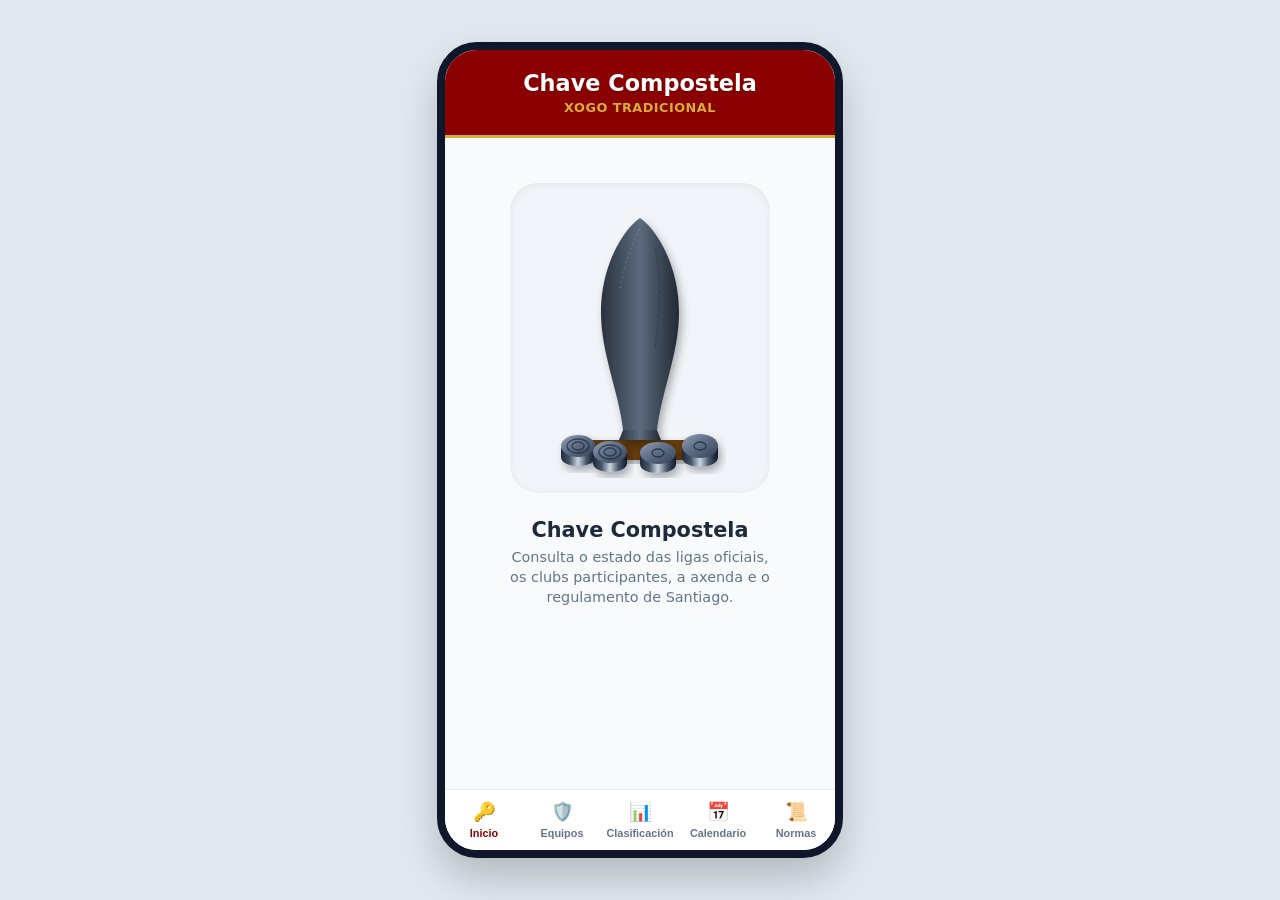
==== index.html @ c58f6673 "Update index.html" ====
<!DOCTYPE html>
<html lang="gl">
<head>
    <meta charset="UTF-8">
    <meta name="viewport" content="width=device-width, initial-scale=1.0">
    <title>Chave Compostela</title>

    <!-- Habilita el modo App a pantalla completa en iOS (sin barra de direcciones de Safari) -->
<meta name="apple-mobile-web-app-capable" content="yes">

<!-- Personaliza el color de la barra de estado superior de la batería/hora en iOS -->
<meta name="apple-mobile-web-app-status-bar-style" content="black-translucent">

<!-- Nombre corto que aparecerá debajo del icono en la pantalla de inicio del teléfono -->
<meta name="apple-mobile-web-app-title" content="Chave">

<!-- Color corporativo del navegador en móviles (#8B0000 es el Vermello Santiago) -->
<meta name="theme-color" content="#8B0000">

<!-- Iconos oficializados para iOS y navegadores web -->
<link rel="icon" type="image/svg+xml" href="favicon.svg">
<link rel="apple-touch-icon" sizes="180x180" href="apple-touch-icon.png">
    
    <style>
        :root {
            --color-primary: #8B0000; /* Vermello Santiago */
            --color-secondary: #D4AF37; /* Ouro vello / Bronce */
            --color-dark: #1E293B;
            --color-light: #F8FAFC;
        }
        body {
            background-color: #E2E8F0;
            font-family: system-ui, -apple-system, sans-serif;
            display: flex;
            justify-content: center;
            align-items: center;
            height: 100vh;
            margin: 0;
        }
        .app-container {
            width: 100%;
            max-width: 390px;
            height: 100%;
            max-height: 800px;
            background: var(--color-light);
            border-radius: 40px;
            box-shadow: 0 20px 40px rgba(0,0,0,0.2);
            display: flex;
            flex-direction: column;
            overflow: hidden;
            border: 8px solid #0F172A;
        }
        .app-header {
            background: var(--color-primary);
            color: white;
            padding: 20px 15px;
            text-align: center;
            border-bottom: 3px solid var(--color-secondary);
        }
        .app-title { margin: 0; font-size: 1.4rem; font-weight: 800; text-shadow: 1px 1px 2px rgba(0,0,0,0.2); }
        .app-subtitle { margin: 4px 0 0 0; font-size: 0.8rem; color: var(--color-secondary); text-transform: uppercase; font-weight: 700; letter-spacing: 0.5px; }
        .app-content { flex: 1; padding: 15px; overflow-y: auto; display: flex; flex-direction: column; }
        
        /* Pantalla de Inicio */
        .home-screen { text-align: center; padding: 20px 10px; display: flex; flex-direction: column; align-items: center; justify-content: center; flex: 1; }
        .canvas-chave { width: 100%; max-width: 240px; margin: 10px 0; background: #f1f5f9; border-radius: 28px; padding: 15px 10px; box-shadow: inset 0 2px 8px rgba(0,0,0,0.06); display: flex; justify-content: center; }
        .home-title { font-size: 1.3rem; font-weight: 700; color: var(--color-dark); margin: 15px 0 5px 0; }
        .home-desc { font-size: 0.9rem; color: #64748B; max-width: 260px; margin: 0; line-height: 1.4; }

        /* Apartado de Normas */
        .rules-container { width: 100%; text-align: left; }
        .rules-heading { font-size: 1.1rem; font-weight: 700; color: var(--color-dark); margin: 0 0 15px 5px; border-left: 3px solid var(--color-primary); padding-left: 8px; }
        .rule-box { background: white; padding: 12px; border-radius: 12px; margin-bottom: 10px; box-shadow: 0 2px 4px rgba(0,0,0,0.03); display: flex; align-items: center; gap: 12px; border: 1px solid #f1f5f9; }
        .rule-icon { font-size: 1.4rem; background: #fff5f5; padding: 6px; border-radius: 8px; display: flex; align-items: center; justify-content: center; }
        .rule-text { font-size: 0.85rem; color: #475569; line-height: 1.4; }
        .rule-text strong { color: var(--color-dark); }

        /* Sección de Calendario */
        .calendar-container { width: 100%; text-align: left; }
        .calendar-heading { font-size: 1.1rem; font-weight: 700; color: var(--color-dark); margin: 0 0 15px 5px; border-left: 3px solid var(--color-primary); padding-left: 8px; }
        .day-group { margin-bottom: 20px; }
        .day-title { font-size: 0.9rem; font-weight: 700; color: var(--color-primary); text-transform: uppercase; margin: 0 0 8px 5px; letter-spacing: 0.5px; }
        .event-card { background: white; padding: 12px; border-radius: 12px; margin-bottom: 8px; box-shadow: 0 2px 4px rgba(0,0,0,0.03); border: 1px solid #f1f5f9; display: flex; flex-direction: column; gap: 4px; }
        .event-time-place { font-size: 0.75rem; color: #64748B; font-weight: 600; display: flex; justify-content: space-between; }
        .event-teams { font-size: 0.9rem; font-weight: 700; color: var(--color-dark); margin: 2px 0; }
        .event-league { font-size: 0.72rem; color: var(--color-secondary); font-weight: 700; text-transform: uppercase; }

        /* Vistas, Listas e Táboas */
        .league-selector { display: none; background: #E2E8F0; border-radius: 20px; padding: 4px; margin-bottom: 15px; }
        .league-btn { flex: 1; background: transparent; border: none; color: var(--color-dark); padding: 8px 0; border-radius: 16px; font-size: 0.85rem; font-weight: 600; cursor: pointer; }
        .league-btn.active { background: var(--color-primary); color: white; }
        .view-section { display: none; }
        .view-section.active { display: block; }
        .card-list { display: flex; flex-direction: column; gap: 10px; }
        .app-card { background: white; padding: 14px; border-radius: 12px; border-left: 4px solid var(--color-secondary); box-shadow: 0 2px 4px rgba(0,0,0,0.04); display: flex; justify-content: space-between; align-items: center; }
        .card-info h3 { margin: 0 0 4px 0; font-size: 1rem; color: var(--color-dark); }
        .card-info p { margin: 0; font-size: 0.85rem; color: #64748B; }
        .badge { background: #F1F5F9; padding: 4px 8px; border-radius: 8px; font-size: 0.75rem; font-weight: 600; color: var(--color-primary); }
        .data-table { width: 100%; border-collapse: collapse; background: white; border-radius: 12px; overflow: hidden; }
        .data-table th, .data-table td { padding: 12px; text-align: left; font-size: 0.9rem; }
        .data-table th { background: #F1F5F9; color: #475569; }
        .data-table tr { border-bottom: 1px solid #F1F5F9; }
        .rank { font-weight: 700; color: var(--color-secondary); width: 30px; }
       
        /* Menú Inferior (Reconfigurado para 5 botóns ao quitar Xogadores) */
        .app-nav { background: white; border-top: 1px solid #E2E8F0; display: flex; justify-content: space-around; padding: 10px 0; }
        .nav-item { background: none; border: none; color: #64748B; font-size: 0.68rem; font-weight: 600; display: flex; flex-direction: column; align-items: center; gap: 4px; cursor: pointer; width: 20%; text-align: center; white-space: nowrap; }
        .nav-item.active { color: var(--color-primary); }
        .nav-icon { font-size: 1.15rem; }


        /* Estructura de Scroll Independente para as dúas metades do Calendario */
        .calendar-split-wrapper { display: flex; flex-direction: column; height: 100%; max-height: 610px; gap: 15px; }
        .calendar-top-half, .calendar-bottom-half { flex: 1; display: flex; flex-direction: column; overflow: hidden; }
        .calendar-scroll-box { flex: 1; overflow-y: auto; padding-right: 4px; }
        
        /* Estilos visuais específicos */
        .calendar-subheading { font-size: 1rem; font-weight: 700; color: var(--color-dark); margin: 0 0 10px 5px; border-left: 3px solid var(--color-primary); padding-left: 8px; }
        .day-group { margin-bottom: 12px; }
        .day-title { font-size: 0.8rem; font-weight: 700; color: var(--color-primary); text-transform: uppercase; margin: 0 0 6px 5px; letter-spacing: 0.5px; }
        .event-card { background: white; padding: 10px; border-radius: 12px; margin-bottom: 6px; box-shadow: 0 2px 4px rgba(0,0,0,0.02); border: 1px solid #f1f5f9; display: flex; flex-direction: column; gap: 2px; }
        .event-time-place { font-size: 0.72rem; color: #64748B; font-weight: 600; display: flex; justify-content: space-between; }
        .event-teams { font-size: 0.85rem; font-weight: 700; color: var(--color-dark); margin: 1px 0; }
        .event-league { font-size: 0.68rem; color: var(--color-secondary); font-weight: 700; text-transform: uppercase; }

        /* Estilos para o despregábel de xogadores dentro de cada equipo */
        .app-card { flex-direction: column; align-items: stretch; cursor: pointer; transition: background 0.2s; }
        .app-card:active { background: #f1f5f9; }
        .card-main-row { display: flex; justify-content: space-between; align-items: center; width: 100%; }
        .players-dropdown { display: none; margin-top: 12px; padding-top: 10px; border-top: 1px dashed #e2e8f0; }
        .players-dropdown.active { display: block; }
        .players-list-title { font-size: 0.75rem; font-weight: 700; color: var(--color-primary); text-transform: uppercase; margin-bottom: 6px; letter-spacing: 0.5px; }
        .player-item { font-size: 0.82rem; color: var(--color-dark); padding: 4px 0; display: flex; align-items: center; gap: 6px; }
        .player-item::before { content: "🏃‍♂️"; font-size: 0.8rem; }

        /* Estructura de Scroll Independente para as dúas metades de Clasificación */
        .clasificacion-split-wrapper { display: flex; flex-direction: column; height: 100%; max-height: 610px; gap: 15px; }
        .clasificacion-top-half, .clasificacion-bottom-half { flex: 1; display: flex; flex-direction: column; overflow: hidden; }
        .clasificacion-scroll-box { flex: 1; overflow-y: auto; padding-right: 4px; }
        
        /* Estilos específicos para a táboa de máximos chavistas */
        .chavistas-heading { font-size: 1rem; font-weight: 700; color: var(--color-dark); margin: 0 0 10px 5px; border-left: 3px solid var(--color-primary); padding-left: 8px; }
        .chavistas-table { width: 100%; border-collapse: collapse; background: white; border-radius: 12px; overflow: hidden; box-shadow: 0 1px 3px rgba(0,0,0,0.02); }
        .chavistas-table th, .chavistas-table td { padding: 10px 12px; text-align: left; font-size: 0.85rem; }
        .chavistas-table th { background: #F1F5F9; color: #475569; font-weight: 600; }
        .chavistas-table tr { border-bottom: 1px solid #F1F5F9; }
        .chavistas-table tr:last-child { border-bottom: none; }
        .chavistas-count { font-weight: 700; color: var(--color-primary); text-align: right; }
        .player-team-sub { font-size: 0.75rem; color: #64748B; display: block; margin-top: 1px; }

    </style>
</head>

<body>

    <div class="app-container">
        <!-- Cabeceira -->
        <div class="app-header">
            <h1 class="app-title">Chave Compostela</h1>
            <p class="app-subtitle">Xogo Tradicional</p>
        </div>
        
        <!-- Contido da App -->
        <div class="app-content">
            
            <!-- VISTA: INICIO -->
            <div id="view-inicio" class="view-section active">
                <div class="home-screen">
                    <div class="canvas-chave">
                        <svg width="220" height="280" viewBox="0 0 220 280" fill="none" xmlns="http://w3.org">
                            <defs>
                                <linearGradient id="ferro-chave" x1="0%" y1="0%" x2="100%" y2="0%">
                                    <stop offset="0%" stop-color="#2a323d" /><stop offset="25%" stop-color="#424f5e" /><stop offset="50%" stop-color="#5c6b7d" /><stop offset="75%" stop-color="#3d4957" /><stop offset="100%" stop-color="#222932" />
                                </linearGradient>
                                <linearGradient id="ferro-peso" x1="0%" y1="0%" x2="100%" y2="100%">
                                    <stop offset="0%" stop-color="#94a3b8" /><stop offset="40%" stop-color="#64748b" /><stop offset="100%" stop-color="#334155" />
                                </linearGradient>
                                <linearGradient id="canto-peso" x1="0%" y1="0%" x2="100%" y2="0%">
                                    <stop offset="0%" stop-color="#1e293b" /><stop offset="25%" stop-color="#475569" /><stop offset="50%" stop-color="#cbd5e1" /><stop offset="75%" stop-color="#475569" /><stop offset="100%" stop-color="#0f172a" />
                                </linearGradient>
                                <filter id="sombra-chave" x="-20%" y="-20%" width="140%" height="140%"><feDropShadow dx="3" dy="5" stdDeviation="4" flood-opacity="0.3"/></filter>
                            </defs>
                            <!-- Taco / Cepo de madeira -->
                            <rect x="45" y="242" width="130" height="20" rx="3" fill="#653b11" filter="url(#sombra-chave)"/>
                            <!-- A Chave en pico estilizada -->
                            <g filter="url(#sombra-chave)">
                                <path d="M 89 242 L 131 242 L 127 232 L 93 232 Z" fill="url(#ferro-chave)" />
                                <path d="M 93 232 C 89 195, 71 155, 71 115 C 71 65, 95 30, 110 20 C 125 30, 149 65, 149 115 C 149 155, 131 195, 127 232 Z" fill="url(#ferro-chave)"/>
                                <path d="M 90 90 C 95 60, 105 40, 110 30" stroke="#94a3b8" stroke-width="1" opacity="0.4" stroke-dasharray="2 3"/>
                                <path d="M 125 150 C 130 110, 132 80, 125 50" stroke="#1e293b" stroke-width="1.2" opacity="0.3" stroke-dasharray="4 2"/>
                            </g>
                            <!-- Os 4 pesos con curvatura 3D idéntica -->
                            <g filter="url(#sombra-chave)">
                                <path d="M 31 248 C 31 254, 65 254, 65 248 L 65 259 C 65 271, 31 271, 31 259 Z" fill="url(#canto-peso)" />
                                <ellipse cx="48" cy="248" rx="17" ry="11" fill="url(#ferro-peso)" />
                                <ellipse cx="48" cy="248" rx="11" ry="7" fill="none" stroke="#0f172a" stroke-width="1.3" opacity="0.6"/><ellipse cx="48" cy="248" rx="6" ry="4" fill="none" stroke="#0f172a" stroke-width="1.3" opacity="0.6"/>
                            </g>
                            <g filter="url(#sombra-chave)">
                                <path d="M 63 254 C 63 260, 97 260, 97 254 L 97 265 C 97 277, 63 277, 63 265 Z" fill="url(#canto-peso)" />
                                <ellipse cx="80" cy="254" rx="17" ry="11" fill="url(#ferro-peso)" />
                                <ellipse cx="80" cy="254" rx="11" ry="7" fill="none" stroke="#0f172a" stroke-width="1.3" opacity="0.6"/><ellipse cx="80" cy="254" rx="6" ry="4" fill="none" stroke="#0f172a" stroke-width="1.3" opacity="0.6"/>
                            </g>
                            <g filter="url(#sombra-chave)">
                                <path d="M 110 255 C 110 261, 146 261, 146 255 L 146 266 C 146 278, 110 278, 110 266 Z" fill="url(#canto-peso)" />
                                <ellipse cx="128" cy="255" rx="18" ry="11" fill="url(#ferro-peso)" />
                                <ellipse cx="128" cy="255" rx="6" ry="4" fill="none" stroke="#0f172a" stroke-width="1.3" opacity="0.65"/>
                            </g>
                            <g filter="url(#sombra-chave)">
                                <path d="M 152 248 C 152 254, 188 254, 188 248 L 188 259 C 188 272, 152 272, 152 259 Z" fill="url(#canto-peso)" />
                                <ellipse cx="170" cy="248" rx="18" ry="12" fill="url(#ferro-peso)" />
                                <ellipse cx="170" cy="248" rx="6" ry="4" fill="none" stroke="#0f172a" stroke-width="1.3" opacity="0.65"/>
                            </g>
                        </svg>
                    </div>
                    <h2 class="home-title">Chave Compostela</h2>
                    <p class="home-desc">Consulta o estado das ligas oficiais, os clubs participantes, a axenda e o regulamento de Santiago.</p>
                </div>
            </div>

            <!-- Selector de liga (Só activo na vista Clasificación) -->
            <div id="leagueSelectorContainer" class="league-selector">
                <button class="league-btn active" onclick="switchLeague('masculina')">Liga Masculina</button>
                <button class="league-btn" onclick="switchLeague('femenina')">Liga Femenina</button>
            </div>

                        <!-- SECCIÓN: EQUIPOS (Divididos por Ligas con Xogadores Despregábeis) -->
            <div id="view-equipos" class="view-section">
                
                <!-- Lista de Equipos Masculinos -->
                <div id="lista-equipos-masculina" class="card-list">
                    <!-- Equipo 1 -->
                    <div class="app-card" onclick="togglePlayers(this)">
                        <div class="card-main-row">
                            <div class="card-info"><h3>S.D. Compostela Chave</h3><p>Liga Masculina</p></div>
                            <span class="badge">Santiago</span>
                        </div>
                        <div class="players-dropdown">
                            <div class="players-list-title">Xogadores do Club:</div>
                            <div class="player-item">Xurxo Martínez</div>
                            <div class="player-item">Iago Lois</div>
                            <div class="player-item">Antón Castro</div>
                        </div>
                    </div>
                    <!-- Equipo 2 -->
                    <div class="app-card" onclick="togglePlayers(this)">
                        <div class="card-main-row">
                            <div class="card-info"><h3>Club Chave Conxo</h3><p>Liga Masculina</p></div>
                            <span class="badge">Conxo</span>
                        </div>
                        <div class="players-dropdown">
                            <div class="players-list-title">Xogadores do Club:</div>
                            <div class="player-item">Manolo Silva</div>
                            <div class="player-item">Suso de Conxo</div>
                            <div class="player-item">Pepe Rey</div>
                        </div>
                    </div>
                    <!-- Equipo 3 -->
                    <div class="app-card" onclick="togglePlayers(this)">
                        <div class="card-main-row">
                            <div class="card-info"><h3>Cruces de Santiago</h3><p>Liga Masculina</p></div>
                            <span class="badge">Santa Isabel</span>
                        </div>
                        <div class="players-dropdown">
                            <div class="players-list-title">Xogadores do Club:</div>
                            <div class="player-item">Carlos Codesido</div>
                            <div class="player-item">Roi Barreiro</div>
                        </div>
                    </div>
                    <!-- Equipo 4 -->
                    <div class="app-card" onclick="togglePlayers(this)">
                        <div class="card-main-row">
                            <div class="card-info"><h3>Bar San Jaime</h3><p>Liga Masculina</p></div>
                            <span class="badge">Santiago</span>
                        </div>
                        <div class="players-dropdown">
                            <div class="players-list-title">Xogadores do Club:</div>
                            <div class="player-item">Chema Souto</div>
                            <div class="player-item">Alberte Ferreiro</div>
                        </div>
                    </div>
                </div>

                <!-- Lista de Equipos Femininos (Oculta por defecto) -->
                <div id="lista-equipos-femenina" class="card-list" style="display: none;">
                    <!-- Equipo 1 Femenino -->
                    <div class="app-card" onclick="togglePlayers(this)">
                        <div class="card-main-row">
                            <div class="card-info"><h3>As Amesás da Chave</h3><p>Liga Femenina</p></div>
                            <span class="badge">Ames</span>
                        </div>
                        <div class="players-dropdown">
                            <div class="players-list-title">Xogadoras do Club:</div>
                            <div class="player-item">Sabela Reboiras</div>
                            <div class="player-item">Uxía Loureiro</div>
                            <div class="player-item">Noa Feijóo</div>
                        </div>
                    </div>
                    <!-- Equipo 2 Femenino -->
                    <div class="app-card" onclick="togglePlayers(this)">
                        <div class="card-main-row">
                            <div class="card-info"><h3>Chaveiras do Sar</h3><p>Liga Femenina</p></div>
                            <span class="badge">Sar</span>
                        </div>
                        <div class="players-dropdown">
                            <div class="players-list-title">Xogadoras do Club:</div>
                            <div class="player-item">Carme do Sar</div>
                            <div class="player-item">Marta Reigosa</div>
                        </div>
                    </div>
                    <!-- Equipo 3 Femenino -->
                    <div class="app-card" onclick="togglePlayers(this)">
                        <div class="card-main-row">
                            <div class="card-info"><h3>Grixoa Chave</h3><p>Liga Femenina</p></div>
                            <span class="badge">Grixoa</span>
                        </div>
                        <div class="players-dropdown">
                            <div class="players-list-title">Xogadoras do Club:</div>
                            <div class="player-item">Olalla Grixoa</div>
                            <div class="player-item">Aroa Méndez</div>
                        </div>
                    </div>
                </div>
            </div>



                       <!-- SECCIÓN: CLASIFICACIÓN (Dividida en Equipos arriba e Máximos Chavistas abaixo) -->
            <div id="view-clasificacion" class="view-section">
                <div class="clasificacion-split-wrapper">
                    
                    <!-- METADE SUPERIOR: Clasificación de Equipos -->
                    <div class="clasificacion-top-half">
                        <div class="clasificacion-scroll-box">
                            <!-- Táboa Equipos Masculina -->
                            <table id="tabla-masculina" class="data-table">
                                <thead><tr><th>Pos</th><th>Equipo</th><th style="text-align: right;">Pts</th></tr></thead>
                                <tbody>
                                    <tr><td class="rank">1</td><td>S.D. Compostela Chave</td><td style="text-align: right; font-weight:600;">28</td></tr>
                                    <tr><td class="rank">2</td><td>Club Chave Conxo</td><td style="text-align: right; font-weight:600;">24</td></tr>
                                    <tr><td class="rank">3</td><td>Cruces de Santiago</td><td style="text-align: right; font-weight:600;">19</td></tr>
                                </tbody>
                            </table>

                            <!-- Táboa Equipos Feminina (Oculta por defecto) -->
                            <table id="tabla-femenina" class="data-table" style="display: none;">
                                <thead><tr><th>Pos</th><th>Equipo</th><th style="text-align: right;">Pts</th></tr></thead>
                                <tbody>
                                    <tr><td class="rank">1</td><td>As Amesás da Chave</td><td style="text-align: right; font-weight:600;">30</td></tr>
                                    <tr><td class="rank">2</td><td>Chaveiras do Sar</td><td style="text-align: right; font-weight:600;">21</td></tr>
                                    <tr><td class="rank">3</td><td>Grixoa Chave</td><td style="text-align: right; font-weight:600;">15</td></tr>
                                </tbody>
                            </table>
                        </div>
                    </div>

                    <!-- METADE INFERIOR: Máximos Chavistas (Filtrado por JS) -->
                    <div class="clasificacion-bottom-half">
                        <h3 class="chavistas-heading">Máximos Chavistas</h3>
                        
                        <!-- Máximos Chavistas Masculinos -->
                        <div id="chavistas-masculino" class="clasificacion-scroll-box" style="border-top: 1px dashed #e2e8f0; padding-top: 10px;">
                            <table class="chavistas-table">
                                <thead><tr><th>Pos</th><th>Xogador / Club</th><th style="text-align: right;">Chaves</th></tr></thead>
                                <tbody>
                                    <tr><td class="rank">1</td><td>Xurxo Martínez<span class="player-team-sub">S.D. Compostela Chave</span></td><td class="chavistas-count">14</td></tr>
                                    <tr><td class="rank">2</td><td>Manolo Silva<span class="player-team-sub">Club Chave Conxo</span></td><td class="chavistas-count">11</td></tr>
                                    <tr><td class="rank">3</td><td>Carlos Codesido<span class="player-team-sub">Cruces de Santiago</span></td><td class="chavistas-count">9</td></tr>
                                </tbody>
                            </table>
                        </div>

                        <!-- Máximos Chavistas Femininos (Oculto por defecto) -->
                        <div id="chavistas-femenino" class="clasificacion-scroll-box" style="border-top: 1px dashed #e2e8f0; padding-top: 10px; display: none;">
                            <table class="chavistas-table">
                                <thead><tr><th>Pos</th><th>Xogadora / Club</th><th style="text-align: right;">Chaves</th></tr></thead>
                                <tbody>
                                    <tr><td class="rank">1</td><td>Sabela Reboiras<span class="player-team-sub">As Amesás da Chave</span></td><td class="chavistas-count">16</td></tr>
                                    <tr><td class="rank">2</td><td>Carme do Sar<span class="player-team-sub">Chaveiras do Sar</span></td><td class="chavistas-count">12</td></tr>
                                    <tr><td class="rank">3</td><td>Olalla Grixoa<span class="player-team-sub">Grixoa Chave</span></td><td class="chavistas-count">8</td></tr>
                                </tbody>
                            </table>
                        </div>
                    </div>

                </div>
            </div>


            <!-- SECCIÓN: CALENDARIO (Dividido en dúas metades con scroll independente) -->
            <div id="view-calendario" class="view-section">
                <div class="calendar-split-wrapper">
                    
                    <!-- METADE SUPERIOR: Próximos Encontros (Hoxe e Mañá) -->
                    <div class="calendar-top-half">
                        <h3 class="calendar-subheading">Próximos Encontros</h3>
                        <div class="calendar-scroll-box">
                            <div class="day-group">
                                <div class="day-title">Hoxe, 21 de Setembro</div>
                                <div class="event-card">
                                    <div class="event-time-place"><span>⏰ 20:30 h</span><span>📍 Campo de Conxo</span></div>
                                    <div class="event-teams">Club Chave Conxo vs S.D. Compostela Chave</div>
                                    <div class="event-league">Liga Masculina - Xornada 4</div>
                                </div>
                            </div>
                            <div class="day-group">
                                <div class="day-title">Mañá, 22 de Setembro</div>
                                <div class="event-card">
                                    <div class="event-time-place"><span>⏰ 19:45 h</span><span>📍 Campo de Amio</span></div>
                                    <div class="event-teams">Chaveiras do Sar vs As Amesás da Chave</div>
                                    <div class="event-league">Liga Femenina - Xornada 4</div>
                                </div>
                            </div>
                        </div>
                    </div>

                                       <!-- METADE INFERIOR: Calendario Completo da Liga (Filtrado por JS) -->
                    <div class="calendar-bottom-half">
                        <h3 class="calendar-subheading">Calendario Completo da Liga</h3>
                        
                        <!-- Calendario Completo Masculino -->
                        <div id="calendario-completo-masculino" class="calendar-scroll-box" style="border-top: 1px dashed #e2e8f0; padding-top: 10px;">
                            <div class="day-group">
                                <div class="day-title">Sábado, 26 de Setembro (Xornada 5)</div>
                                <div class="event-card">
                                    <div class="event-time-place"><span>⏰ 17:00 h</span><span>📍 Santa Isabel</span></div>
                                    <div class="event-teams">Cruces de Santiago vs Bar San Jaime</div>
                                    <div class="event-league">Liga Masculina</div>
                                </div>
                            </div>
                            <div class="day-group">
                                <div class="day-title">Sábado, 3 de Outubro (Xornada 6)</div>
                                <div class="event-card">
                                    <div class="event-time-place"><span>⏰ 16:30 h</span><span>📍 Campo de Amio</span></div>
                                    <div class="event-teams">Bar San Jaime vs Club Chave Conxo</div>
                                    <div class="event-league">Liga Masculina</div>
                                </div>
                            </div>
                        </div>

                        <!-- Calendario Completo Femenino (Oculto por defecto) -->
                        <div id="calendario-completo-femenino" class="calendar-scroll-box" style="border-top: 1px dashed #e2e8f0; padding-top: 10px; display: none;">
                            <div class="day-group">
                                <div class="day-title">Sábado, 26 de Setembro (Xornada 5)</div>
                                <div class="event-card">
                                    <div class="event-time-place"><span>⏰ 18:30 h</span><span>📍 Santa Isabel</span></div>
                                    <div class="event-teams">Chaveiras do Sar vs Grixoa Chave</div>
                                    <div class="event-league">Liga Femenina</div>
                                </div>
                            </div>
                            <div class="day-group">
                                <div class="day-title">Domingo, 27 de Setembro (Xornada 5)</div>
                                <div class="event-card">
                                    <div class="event-time-place"><span>⏰ 11:30 h</span><span>📍 Campo de Vite</span></div>
                                    <div class="event-teams">As Chaveiras do Sar vs As Amesás da Chave</div>
                                    <div class="event-league">Liga Femenina</div>
                                </div>
                            </div>
                        </div>
                    </div>


                </div>
            </div>


            <!-- SECCIÓN: NORMAS -->
            <div id="view-normas" class="view-section">
                <div class="rules-container">
                    <h3 class="rules-heading">Regulamento Oficial</h3>
                    <div class="rule-box">
                        <span class="rule-icon">📏</span>
                        <div class="rule-text"><strong>Distancia de tiro:</strong> Liña oficial a <strong>14,20 metros</strong> para homes e <strong>12 metros</strong> para mulleres.</div>
                    </div>
                    <div class="rule-box">
                        <span class="rule-icon">⚖️</span>
                        <div class="rule-text"><strong>Os Pellos:</strong> 4 discos macizos de ferro de entre <strong>500 e 550 gramos</strong> con marcas de aneis diferenciados.</div>
                    </div>
                    <div class="rule-box">
                        <span class="rule-icon">🎯</span>
                        <div class="rule-text"><strong>Puntuación:</strong> Cada impacto directo sobre a chave suma exactamente <strong>8 puntos</strong>. Non se require derrubala peza.</div>
                    </div>
                    <div class="rule-box">
                        <span class="rule-icon">🏁</span>
                        <div class="rule-text"><strong>Fin da partida:</strong> O obxectivo regulamentario da competición é acadar de xeito exacto os <strong>100 puntos</strong> totais.</div>
                    </div>
                </div>
            </div>

        </div> <!-- Fin de app-content -->

        <!-- Menú Inferior (5 Pestañas actualizadas) -->
        <div class="app-nav">
            <button class="nav-item active" onclick="switchView('inicio', this)">
                <span class="nav-icon">🔑</span><span>Inicio</span>
            </button>
            <button class="nav-item" onclick="switchView('equipos', this)">
                <span class="nav-icon">🛡️</span><span>Equipos</span>
            </button>
            <button class="nav-item" onclick="switchView('clasificacion', this)">
                <span class="nav-icon">📊</span><span>Clasificación</span>
            </button>
            <button class="nav-item" onclick="switchView('calendario', this)">
                <span class="nav-icon">📅</span><span>Calendario</span>
            </button>
            <button class="nav-item" onclick="switchView('normas', this)">
                <span class="nav-icon">📜</span><span>Normas</span>
            </button>
        </div>



        <script>
        // Variable global para recordar o xénero seleccionado (masculina/femenina)
        let activeGender = 'masculina';

        function switchView(viewName, element) {
            document.querySelectorAll('.view-section').forEach(view => view.classList.remove('active'));
            document.querySelectorAll('.nav-item').forEach(item => item.classList.remove('active'));
            
            document.getElementById(`view-${viewName}`).classList.add('active');
            element.classList.add('active');

            // Amosar o selector superior en Equipos, Clasificación e Calendario
            const leagueSelector = document.getElementById('leagueSelectorContainer');
            if (viewName === 'equipos' || viewName === 'clasificacion' || viewName === 'calendario') {
                leagueSelector.style.display = 'flex';
                refreshLeagueView();
            } else {
                leagueSelector.style.display = 'none';
            }
        }

        // FUNCIÓN CORRIXIDA: Escoita o clic dos botóns superiores e cambia de liga
        function switchLeague(gender) {
            activeGender = gender;
            
            // Cambiar o estilo activo dos botóns superiores do selector
            document.querySelectorAll('.league-btn').forEach(btn => btn.classList.remove('active'));
            
            // Busca o botón pulsado usando o evento global e activa a súa clase visual
            if (event && event.target) {
                event.target.classList.add('active');
            }

            // Actualiza os contidos visibles de xeito automático
            refreshLeagueView();
        }
        function refreshLeagueView() {
            if (activeGender === 'masculina') {
                // Táboas de Clasificación de Equipos
                if(document.getElementById('tabla-masculina')) document.getElementById('tabla-masculina').style.display = 'table';
                if(document.getElementById('tabla-femenina')) document.getElementById('tabla-femenina').style.display = 'none';
                // Listas de Equipos
                if(document.getElementById('lista-equipos-masculina')) document.getElementById('lista-equipos-masculina').style.display = 'flex';
                if(document.getElementById('lista-equipos-femenina')) document.getElementById('lista-equipos-femenina').style.display = 'none';
                // Calendario Completo
                if(document.getElementById('calendario-completo-masculino')) document.getElementById('calendario-completo-masculino').style.display = 'block';
                if(document.getElementById('calendario-completo-femenino')) document.getElementById('calendario-completo-femenino').style.display = 'none';
                // Máximos Chavistas
                if(document.getElementById('chavistas-masculino')) document.getElementById('chavistas-masculino').style.display = 'block';
                if(document.getElementById('chavistas-femenino')) document.getElementById('chavistas-femenino').style.display = 'none';
            } else {
                // Táboas de Clasificación de Equipos
                if(document.getElementById('tabla-masculina')) document.getElementById('tabla-masculina').style.display = 'none';
                if(document.getElementById('tabla-femenina')) document.getElementById('tabla-femenina').style.display = 'table';
                // Listas de Equipos
                if(document.getElementById('lista-equipos-masculina')) document.getElementById('lista-equipos-masculina').style.display = 'none';
                if(document.getElementById('lista-equipos-femenina')) document.getElementById('lista-equipos-femenina').style.display = 'flex';
                // Calendario Completo
                if(document.getElementById('calendario-completo-masculino')) document.getElementById('calendario-completo-masculino').style.display = 'none';
                if(document.getElementById('calendario-completo-femenino')) document.getElementById('calendario-completo-femenino').style.display = 'block';
                // Máximos Chavistas
                if(document.getElementById('chavistas-masculino')) document.getElementById('chavistas-masculino').style.display = 'none';
                if(document.getElementById('chavistas-femenino')) document.getElementById('chavistas-femenino').style.display = 'block';
            }
        }


        // Función para abrir/pechar a lista de xogadores ao facer clic na tarxeta do equipo
        function togglePlayers(cardElement) {
            const dropdown = cardElement.querySelector('.players-dropdown');
            if (dropdown) {
                dropdown.classList.toggle('active');
            }
        }

    </script>

</body>
</html>
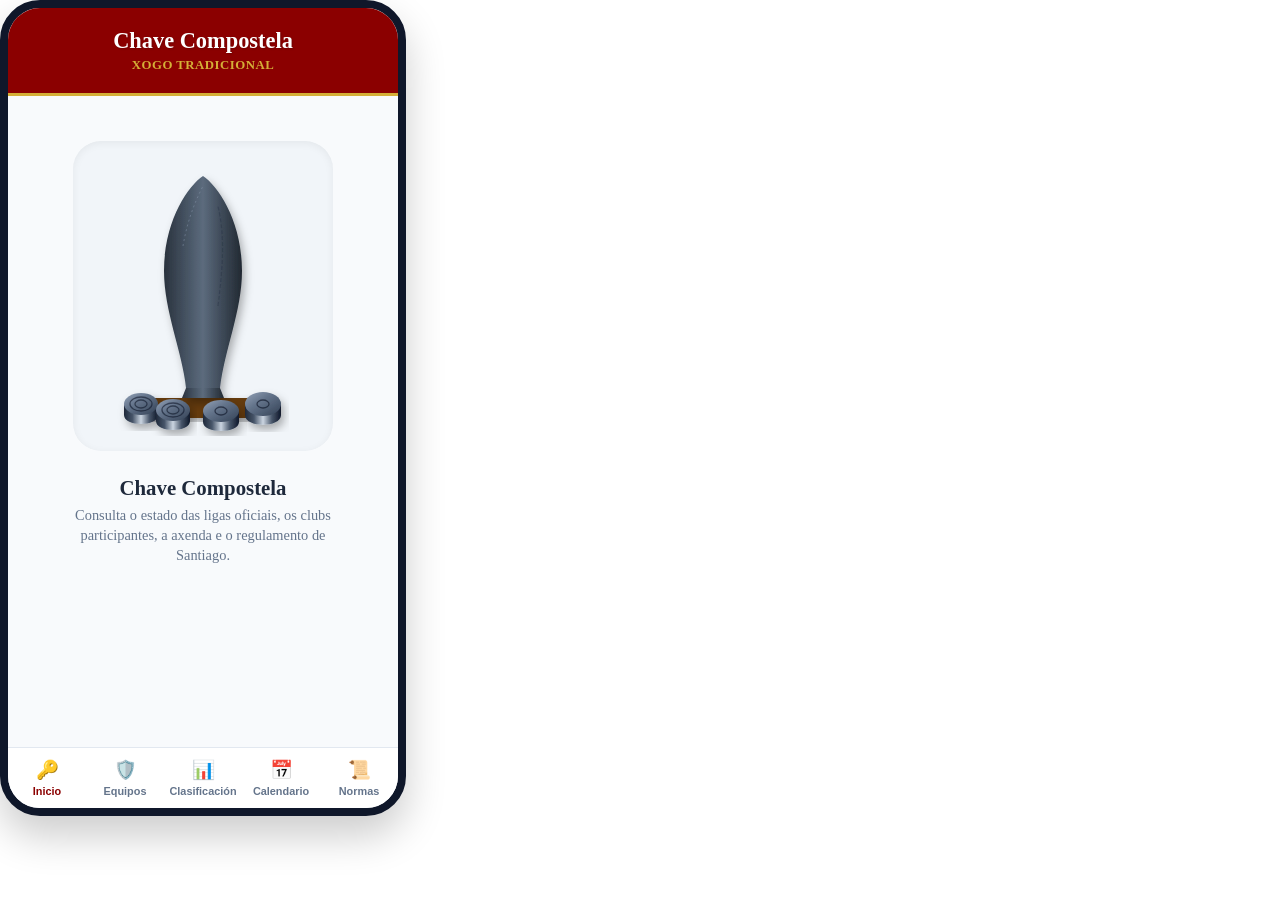
==== commit aa7f9786: "Update index.html" ====
--- a/index.html
+++ b/index.html
@@ -2,9 +2,12 @@
 <html lang="gl">
 <head>
     <meta charset="UTF-8">
-    <meta name="viewport" content="width=device-width, initial-scale=1.0">
+    <meta name="viewport" content="width=device-width, initial-scale=1.0, maximum-scale=1.0, user-scalable=no, viewport-fit=cover">
     <title>Chave Compostela</title>
 
+
+    
+    
     <!-- Habilita el modo App a pantalla completa en iOS (sin barra de direcciones de Safari) -->
 <meta name="apple-mobile-web-app-capable" content="yes">
 
@@ -28,16 +31,26 @@
             --color-dark: #1E293B;
             --color-light: #F8FAFC;
         }
-        body {
-            background-color: #E2E8F0;
-            font-family: system-ui, -apple-system, sans-serif;
-            display: flex;
-            justify-content: center;
-            align-items: center;
-            height: 100vh;
-            margin: 0;
-        }
-        .app-container {
+        /* Restablece márgenes y desactiva el rebote de la pantalla */
+html, body {
+  margin: 0;
+  padding: 0;
+  width: 100%;
+  height: 100dvh; /* dvh calcula la altura real descontando la barra de Chrome */
+  overflow-x: hidden; /* Elimina scroll horizontal accidental */
+  overscroll-behavior: none; /* Desactiva el efecto rebote/elástico en iOS */
+  -webkit-tap-highlight-color: transparent;
+}
+
+/* Si tu interfaz debe caber completa en una sola pantalla sin scroll vertical: */
+body {
+  position: fixed;
+  top: 0;
+  left: 0;
+  right: 0;
+  bottom: 0;
+}
+          .app-container {
             width: 100%;
             max-width: 390px;
             height: 100%;
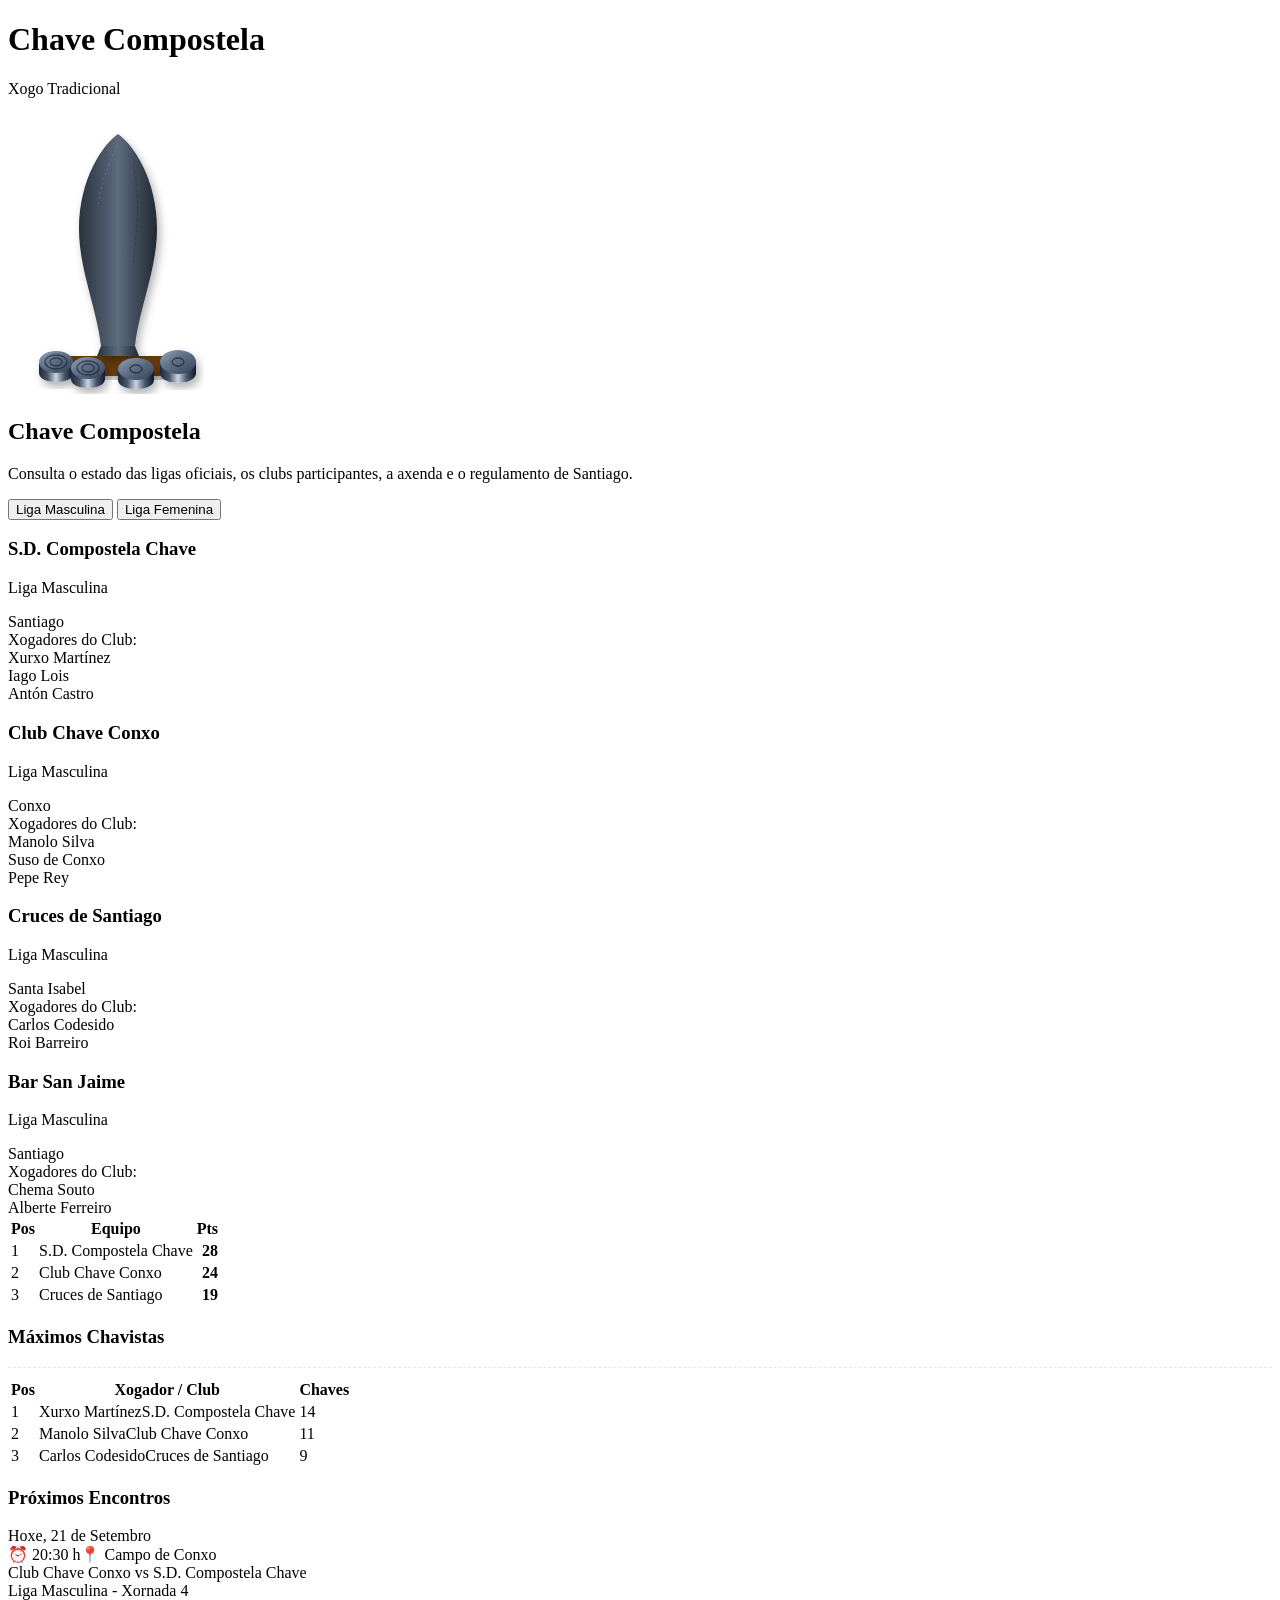
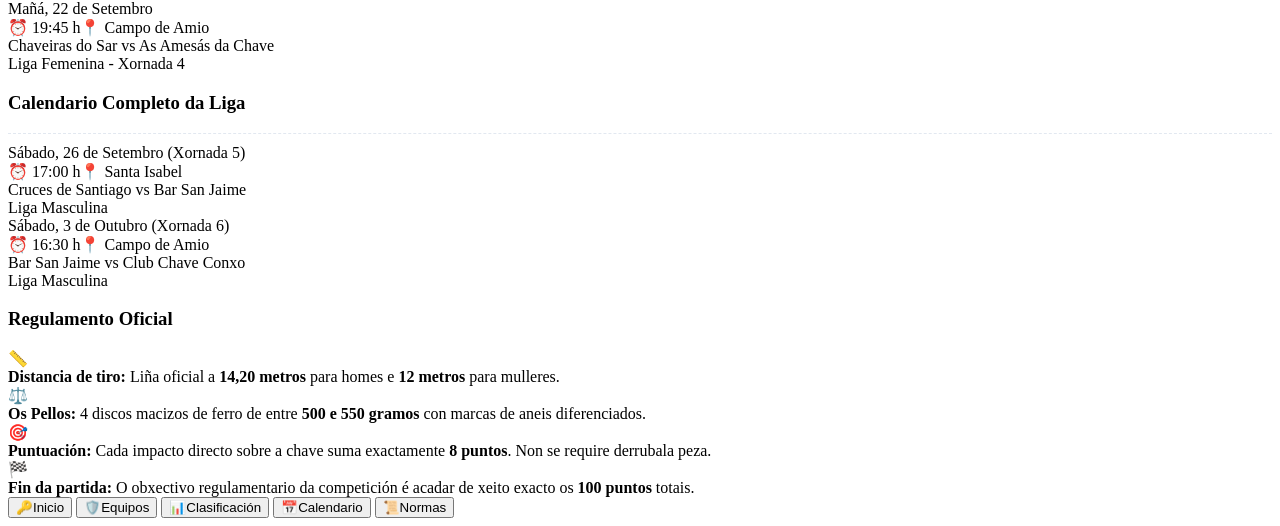
==== commit d9f03d44: "Update index.html" ====
--- a/index.html
+++ b/index.html
@@ -23,145 +23,11 @@
 <!-- Iconos oficializados para iOS y navegadores web -->
 <link rel="icon" type="image/svg+xml" href="favicon.svg">
 <link rel="apple-touch-icon" sizes="180x180" href="apple-touch-icon.png">
+
+ <!-- Estilos principales -->
+  <link rel="stylesheet" href="css/styles.css">
     
-    <style>
-        :root {
-            --color-primary: #8B0000; /* Vermello Santiago */
-            --color-secondary: #D4AF37; /* Ouro vello / Bronce */
-            --color-dark: #1E293B;
-            --color-light: #F8FAFC;
-        }
-        /* Restablece márgenes y desactiva el rebote de la pantalla */
-html, body {
-  margin: 0;
-  padding: 0;
-  width: 100%;
-  height: 100dvh; /* dvh calcula la altura real descontando la barra de Chrome */
-  overflow-x: hidden; /* Elimina scroll horizontal accidental */
-  overscroll-behavior: none; /* Desactiva el efecto rebote/elástico en iOS */
-  -webkit-tap-highlight-color: transparent;
-}
-
-/* Si tu interfaz debe caber completa en una sola pantalla sin scroll vertical: */
-body {
-  position: fixed;
-  top: 0;
-  left: 0;
-  right: 0;
-  bottom: 0;
-}
-          .app-container {
-            width: 100%;
-            max-width: 390px;
-            height: 100%;
-            max-height: 800px;
-            background: var(--color-light);
-            border-radius: 40px;
-            box-shadow: 0 20px 40px rgba(0,0,0,0.2);
-            display: flex;
-            flex-direction: column;
-            overflow: hidden;
-            border: 8px solid #0F172A;
-        }
-        .app-header {
-            background: var(--color-primary);
-            color: white;
-            padding: 20px 15px;
-            text-align: center;
-            border-bottom: 3px solid var(--color-secondary);
-        }
-        .app-title { margin: 0; font-size: 1.4rem; font-weight: 800; text-shadow: 1px 1px 2px rgba(0,0,0,0.2); }
-        .app-subtitle { margin: 4px 0 0 0; font-size: 0.8rem; color: var(--color-secondary); text-transform: uppercase; font-weight: 700; letter-spacing: 0.5px; }
-        .app-content { flex: 1; padding: 15px; overflow-y: auto; display: flex; flex-direction: column; }
-        
-        /* Pantalla de Inicio */
-        .home-screen { text-align: center; padding: 20px 10px; display: flex; flex-direction: column; align-items: center; justify-content: center; flex: 1; }
-        .canvas-chave { width: 100%; max-width: 240px; margin: 10px 0; background: #f1f5f9; border-radius: 28px; padding: 15px 10px; box-shadow: inset 0 2px 8px rgba(0,0,0,0.06); display: flex; justify-content: center; }
-        .home-title { font-size: 1.3rem; font-weight: 700; color: var(--color-dark); margin: 15px 0 5px 0; }
-        .home-desc { font-size: 0.9rem; color: #64748B; max-width: 260px; margin: 0; line-height: 1.4; }
-
-        /* Apartado de Normas */
-        .rules-container { width: 100%; text-align: left; }
-        .rules-heading { font-size: 1.1rem; font-weight: 700; color: var(--color-dark); margin: 0 0 15px 5px; border-left: 3px solid var(--color-primary); padding-left: 8px; }
-        .rule-box { background: white; padding: 12px; border-radius: 12px; margin-bottom: 10px; box-shadow: 0 2px 4px rgba(0,0,0,0.03); display: flex; align-items: center; gap: 12px; border: 1px solid #f1f5f9; }
-        .rule-icon { font-size: 1.4rem; background: #fff5f5; padding: 6px; border-radius: 8px; display: flex; align-items: center; justify-content: center; }
-        .rule-text { font-size: 0.85rem; color: #475569; line-height: 1.4; }
-        .rule-text strong { color: var(--color-dark); }
-
-        /* Sección de Calendario */
-        .calendar-container { width: 100%; text-align: left; }
-        .calendar-heading { font-size: 1.1rem; font-weight: 700; color: var(--color-dark); margin: 0 0 15px 5px; border-left: 3px solid var(--color-primary); padding-left: 8px; }
-        .day-group { margin-bottom: 20px; }
-        .day-title { font-size: 0.9rem; font-weight: 700; color: var(--color-primary); text-transform: uppercase; margin: 0 0 8px 5px; letter-spacing: 0.5px; }
-        .event-card { background: white; padding: 12px; border-radius: 12px; margin-bottom: 8px; box-shadow: 0 2px 4px rgba(0,0,0,0.03); border: 1px solid #f1f5f9; display: flex; flex-direction: column; gap: 4px; }
-        .event-time-place { font-size: 0.75rem; color: #64748B; font-weight: 600; display: flex; justify-content: space-between; }
-        .event-teams { font-size: 0.9rem; font-weight: 700; color: var(--color-dark); margin: 2px 0; }
-        .event-league { font-size: 0.72rem; color: var(--color-secondary); font-weight: 700; text-transform: uppercase; }
-
-        /* Vistas, Listas e Táboas */
-        .league-selector { display: none; background: #E2E8F0; border-radius: 20px; padding: 4px; margin-bottom: 15px; }
-        .league-btn { flex: 1; background: transparent; border: none; color: var(--color-dark); padding: 8px 0; border-radius: 16px; font-size: 0.85rem; font-weight: 600; cursor: pointer; }
-        .league-btn.active { background: var(--color-primary); color: white; }
-        .view-section { display: none; }
-        .view-section.active { display: block; }
-        .card-list { display: flex; flex-direction: column; gap: 10px; }
-        .app-card { background: white; padding: 14px; border-radius: 12px; border-left: 4px solid var(--color-secondary); box-shadow: 0 2px 4px rgba(0,0,0,0.04); display: flex; justify-content: space-between; align-items: center; }
-        .card-info h3 { margin: 0 0 4px 0; font-size: 1rem; color: var(--color-dark); }
-        .card-info p { margin: 0; font-size: 0.85rem; color: #64748B; }
-        .badge { background: #F1F5F9; padding: 4px 8px; border-radius: 8px; font-size: 0.75rem; font-weight: 600; color: var(--color-primary); }
-        .data-table { width: 100%; border-collapse: collapse; background: white; border-radius: 12px; overflow: hidden; }
-        .data-table th, .data-table td { padding: 12px; text-align: left; font-size: 0.9rem; }
-        .data-table th { background: #F1F5F9; color: #475569; }
-        .data-table tr { border-bottom: 1px solid #F1F5F9; }
-        .rank { font-weight: 700; color: var(--color-secondary); width: 30px; }
-       
-        /* Menú Inferior (Reconfigurado para 5 botóns ao quitar Xogadores) */
-        .app-nav { background: white; border-top: 1px solid #E2E8F0; display: flex; justify-content: space-around; padding: 10px 0; }
-        .nav-item { background: none; border: none; color: #64748B; font-size: 0.68rem; font-weight: 600; display: flex; flex-direction: column; align-items: center; gap: 4px; cursor: pointer; width: 20%; text-align: center; white-space: nowrap; }
-        .nav-item.active { color: var(--color-primary); }
-        .nav-icon { font-size: 1.15rem; }
-
-
-        /* Estructura de Scroll Independente para as dúas metades do Calendario */
-        .calendar-split-wrapper { display: flex; flex-direction: column; height: 100%; max-height: 610px; gap: 15px; }
-        .calendar-top-half, .calendar-bottom-half { flex: 1; display: flex; flex-direction: column; overflow: hidden; }
-        .calendar-scroll-box { flex: 1; overflow-y: auto; padding-right: 4px; }
-        
-        /* Estilos visuais específicos */
-        .calendar-subheading { font-size: 1rem; font-weight: 700; color: var(--color-dark); margin: 0 0 10px 5px; border-left: 3px solid var(--color-primary); padding-left: 8px; }
-        .day-group { margin-bottom: 12px; }
-        .day-title { font-size: 0.8rem; font-weight: 700; color: var(--color-primary); text-transform: uppercase; margin: 0 0 6px 5px; letter-spacing: 0.5px; }
-        .event-card { background: white; padding: 10px; border-radius: 12px; margin-bottom: 6px; box-shadow: 0 2px 4px rgba(0,0,0,0.02); border: 1px solid #f1f5f9; display: flex; flex-direction: column; gap: 2px; }
-        .event-time-place { font-size: 0.72rem; color: #64748B; font-weight: 600; display: flex; justify-content: space-between; }
-        .event-teams { font-size: 0.85rem; font-weight: 700; color: var(--color-dark); margin: 1px 0; }
-        .event-league { font-size: 0.68rem; color: var(--color-secondary); font-weight: 700; text-transform: uppercase; }
-
-        /* Estilos para o despregábel de xogadores dentro de cada equipo */
-        .app-card { flex-direction: column; align-items: stretch; cursor: pointer; transition: background 0.2s; }
-        .app-card:active { background: #f1f5f9; }
-        .card-main-row { display: flex; justify-content: space-between; align-items: center; width: 100%; }
-        .players-dropdown { display: none; margin-top: 12px; padding-top: 10px; border-top: 1px dashed #e2e8f0; }
-        .players-dropdown.active { display: block; }
-        .players-list-title { font-size: 0.75rem; font-weight: 700; color: var(--color-primary); text-transform: uppercase; margin-bottom: 6px; letter-spacing: 0.5px; }
-        .player-item { font-size: 0.82rem; color: var(--color-dark); padding: 4px 0; display: flex; align-items: center; gap: 6px; }
-        .player-item::before { content: "🏃‍♂️"; font-size: 0.8rem; }
-
-        /* Estructura de Scroll Independente para as dúas metades de Clasificación */
-        .clasificacion-split-wrapper { display: flex; flex-direction: column; height: 100%; max-height: 610px; gap: 15px; }
-        .clasificacion-top-half, .clasificacion-bottom-half { flex: 1; display: flex; flex-direction: column; overflow: hidden; }
-        .clasificacion-scroll-box { flex: 1; overflow-y: auto; padding-right: 4px; }
-        
-        /* Estilos específicos para a táboa de máximos chavistas */
-        .chavistas-heading { font-size: 1rem; font-weight: 700; color: var(--color-dark); margin: 0 0 10px 5px; border-left: 3px solid var(--color-primary); padding-left: 8px; }
-        .chavistas-table { width: 100%; border-collapse: collapse; background: white; border-radius: 12px; overflow: hidden; box-shadow: 0 1px 3px rgba(0,0,0,0.02); }
-        .chavistas-table th, .chavistas-table td { padding: 10px 12px; text-align: left; font-size: 0.85rem; }
-        .chavistas-table th { background: #F1F5F9; color: #475569; font-weight: 600; }
-        .chavistas-table tr { border-bottom: 1px solid #F1F5F9; }
-        .chavistas-table tr:last-child { border-bottom: none; }
-        .chavistas-count { font-weight: 700; color: var(--color-primary); text-align: right; }
-        .player-team-sub { font-size: 0.75rem; color: #64748B; display: block; margin-top: 1px; }
-
-    </style>
+   
 </head>
 
 <body>
@@ -520,84 +386,7 @@
             </button>
         </div>
 
-
-
-        <script>
-        // Variable global para recordar o xénero seleccionado (masculina/femenina)
-        let activeGender = 'masculina';
-
-        function switchView(viewName, element) {
-            document.querySelectorAll('.view-section').forEach(view => view.classList.remove('active'));
-            document.querySelectorAll('.nav-item').forEach(item => item.classList.remove('active'));
-            
-            document.getElementById(`view-${viewName}`).classList.add('active');
-            element.classList.add('active');
-
-            // Amosar o selector superior en Equipos, Clasificación e Calendario
-            const leagueSelector = document.getElementById('leagueSelectorContainer');
-            if (viewName === 'equipos' || viewName === 'clasificacion' || viewName === 'calendario') {
-                leagueSelector.style.display = 'flex';
-                refreshLeagueView();
-            } else {
-                leagueSelector.style.display = 'none';
-            }
-        }
-
-        // FUNCIÓN CORRIXIDA: Escoita o clic dos botóns superiores e cambia de liga
-        function switchLeague(gender) {
-            activeGender = gender;
-            
-            // Cambiar o estilo activo dos botóns superiores do selector
-            document.querySelectorAll('.league-btn').forEach(btn => btn.classList.remove('active'));
-            
-            // Busca o botón pulsado usando o evento global e activa a súa clase visual
-            if (event && event.target) {
-                event.target.classList.add('active');
-            }
-
-            // Actualiza os contidos visibles de xeito automático
-            refreshLeagueView();
-        }
-        function refreshLeagueView() {
-            if (activeGender === 'masculina') {
-                // Táboas de Clasificación de Equipos
-                if(document.getElementById('tabla-masculina')) document.getElementById('tabla-masculina').style.display = 'table';
-                if(document.getElementById('tabla-femenina')) document.getElementById('tabla-femenina').style.display = 'none';
-                // Listas de Equipos
-                if(document.getElementById('lista-equipos-masculina')) document.getElementById('lista-equipos-masculina').style.display = 'flex';
-                if(document.getElementById('lista-equipos-femenina')) document.getElementById('lista-equipos-femenina').style.display = 'none';
-                // Calendario Completo
-                if(document.getElementById('calendario-completo-masculino')) document.getElementById('calendario-completo-masculino').style.display = 'block';
-                if(document.getElementById('calendario-completo-femenino')) document.getElementById('calendario-completo-femenino').style.display = 'none';
-                // Máximos Chavistas
-                if(document.getElementById('chavistas-masculino')) document.getElementById('chavistas-masculino').style.display = 'block';
-                if(document.getElementById('chavistas-femenino')) document.getElementById('chavistas-femenino').style.display = 'none';
-            } else {
-                // Táboas de Clasificación de Equipos
-                if(document.getElementById('tabla-masculina')) document.getElementById('tabla-masculina').style.display = 'none';
-                if(document.getElementById('tabla-femenina')) document.getElementById('tabla-femenina').style.display = 'table';
-                // Listas de Equipos
-                if(document.getElementById('lista-equipos-masculina')) document.getElementById('lista-equipos-masculina').style.display = 'none';
-                if(document.getElementById('lista-equipos-femenina')) document.getElementById('lista-equipos-femenina').style.display = 'flex';
-                // Calendario Completo
-                if(document.getElementById('calendario-completo-masculino')) document.getElementById('calendario-completo-masculino').style.display = 'none';
-                if(document.getElementById('calendario-completo-femenino')) document.getElementById('calendario-completo-femenino').style.display = 'block';
-                // Máximos Chavistas
-                if(document.getElementById('chavistas-masculino')) document.getElementById('chavistas-masculino').style.display = 'none';
-                if(document.getElementById('chavistas-femenino')) document.getElementById('chavistas-femenino').style.display = 'block';
-            }
-        }
-
-
-        // Función para abrir/pechar a lista de xogadores ao facer clic na tarxeta do equipo
-        function togglePlayers(cardElement) {
-            const dropdown = cardElement.querySelector('.players-dropdown');
-            if (dropdown) {
-                dropdown.classList.toggle('active');
-            }
-        }
-
-    </script>
-
-</body>
-</html>
+        <script src="js/chave.js"></script>
+  </body>
+        </html>
+       
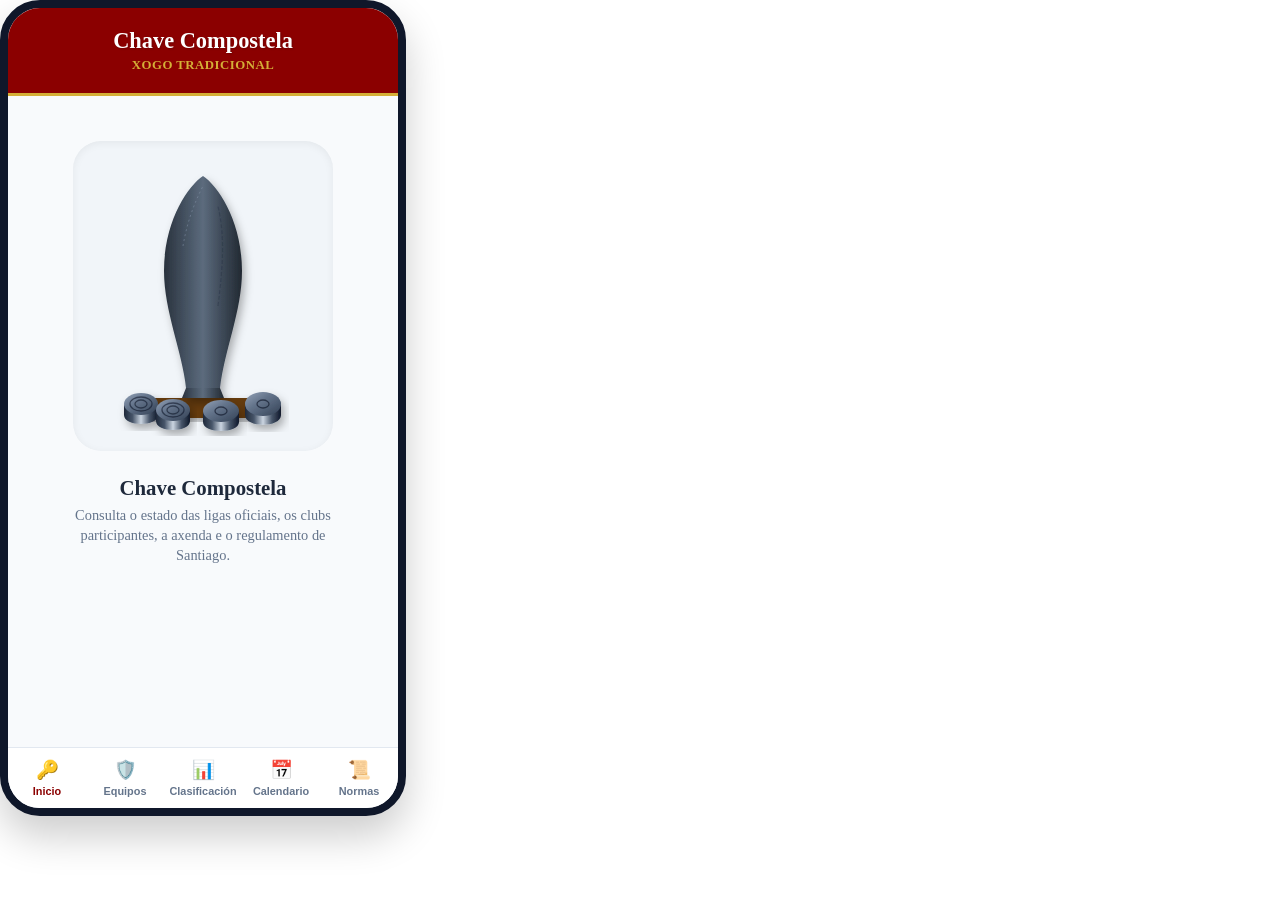
==== commit da193386: "Update index.html" ====
--- a/index.html
+++ b/index.html
@@ -9,7 +9,7 @@
     
     
     <!-- Habilita el modo App a pantalla completa en iOS (sin barra de direcciones de Safari) -->
-<meta name="apple-mobile-web-app-capable" content="yes">
+<meta name="mobile-web-app-capable" content="yes">
 
 <!-- Personaliza el color de la barra de estado superior de la batería/hora en iOS -->
 <meta name="apple-mobile-web-app-status-bar-style" content="black-translucent">
--- a/css/styles.css
+++ b/css/styles.css
@@ -0,0 +1,143 @@
+/* ==========================================================================
+   1. VARIABLES DE COLOR (:root)
+   ========================================================================== */
+:root {
+  --color-primary: #8B0000;   /* Vermello Santiago */
+  --color-secondary: #D4AF37; /* Ouro vello / Bronce */
+  --color-dark: #1E293B;      /* Texto e encabezados */
+  --color-light: #F8FAFC;     /* Fondo da páxina */
+  --color-white: #FFFFFF;     /* Fondo de paneles e tarjetas */
+  --color-border: #cbd5e1;    /* Bordes de inputs e tablas */
+}
+        /* Restablece márgenes y desactiva el rebote de la pantalla */
+html, body {
+  margin: 0;
+  padding: 0;
+  width: 100%;
+  height: 100dvh; /* dvh calcula la altura real descontando la barra de Chrome */
+  overflow-x: hidden; /* Elimina scroll horizontal accidental */
+  overscroll-behavior: none; /* Desactiva el efecto rebote/elástico en iOS */
+  -webkit-tap-highlight-color: transparent;
+        
+}
+
+/* Si tu interfaz debe caber completa en una sola pantalla sin scroll vertical: */
+body {
+  position: fixed;
+  top: 0;
+  left: 0;
+  right: 0;
+  bottom: 0;
+}
+          .app-container {
+            width: 100%;
+            max-width: 390px;
+            height: 100%;
+            max-height: 800px;
+            background: var(--color-light);
+            border-radius: 40px;
+            box-shadow: 0 20px 40px rgba(0,0,0,0.2);
+            display: flex;
+            flex-direction: column;
+            overflow: hidden;
+            border: 8px solid #0F172A;
+        }
+        .app-header {
+            background: var(--color-primary);
+            color: white;
+            padding: 20px 15px;
+            text-align: center;
+            border-bottom: 3px solid var(--color-secondary);
+        }
+        .app-title { margin: 0; font-size: 1.4rem; font-weight: 800; text-shadow: 1px 1px 2px rgba(0,0,0,0.2); }
+        .app-subtitle { margin: 4px 0 0 0; font-size: 0.8rem; color: var(--color-secondary); text-transform: uppercase; font-weight: 700; letter-spacing: 0.5px; }
+        .app-content { flex: 1; padding: 15px; overflow-y: auto; display: flex; flex-direction: column; }
+        
+        /* Pantalla de Inicio */
+        .home-screen { text-align: center; padding: 20px 10px; display: flex; flex-direction: column; align-items: center; justify-content: center; flex: 1; }
+        .canvas-chave { width: 100%; max-width: 240px; margin: 10px 0; background: #f1f5f9; border-radius: 28px; padding: 15px 10px; box-shadow: inset 0 2px 8px rgba(0,0,0,0.06); display: flex; justify-content: center; }
+        .home-title { font-size: 1.3rem; font-weight: 700; color: var(--color-dark); margin: 15px 0 5px 0; }
+        .home-desc { font-size: 0.9rem; color: #64748B; max-width: 260px; margin: 0; line-height: 1.4; }
+
+        /* Apartado de Normas */
+        .rules-container { width: 100%; text-align: left; }
+        .rules-heading { font-size: 1.1rem; font-weight: 700; color: var(--color-dark); margin: 0 0 15px 5px; border-left: 3px solid var(--color-primary); padding-left: 8px; }
+        .rule-box { background: white; padding: 12px; border-radius: 12px; margin-bottom: 10px; box-shadow: 0 2px 4px rgba(0,0,0,0.03); display: flex; align-items: center; gap: 12px; border: 1px solid #f1f5f9; }
+        .rule-icon { font-size: 1.4rem; background: #fff5f5; padding: 6px; border-radius: 8px; display: flex; align-items: center; justify-content: center; }
+        .rule-text { font-size: 0.85rem; color: #475569; line-height: 1.4; }
+        .rule-text strong { color: var(--color-dark); }
+
+        /* Sección de Calendario */
+        .calendar-container { width: 100%; text-align: left; }
+        .calendar-heading { font-size: 1.1rem; font-weight: 700; color: var(--color-dark); margin: 0 0 15px 5px; border-left: 3px solid var(--color-primary); padding-left: 8px; }
+        .day-group { margin-bottom: 20px; }
+        .day-title { font-size: 0.9rem; font-weight: 700; color: var(--color-primary); text-transform: uppercase; margin: 0 0 8px 5px; letter-spacing: 0.5px; }
+        .event-card { background: white; padding: 12px; border-radius: 12px; margin-bottom: 8px; box-shadow: 0 2px 4px rgba(0,0,0,0.03); border: 1px solid #f1f5f9; display: flex; flex-direction: column; gap: 4px; }
+        .event-time-place { font-size: 0.75rem; color: #64748B; font-weight: 600; display: flex; justify-content: space-between; }
+        .event-teams { font-size: 0.9rem; font-weight: 700; color: var(--color-dark); margin: 2px 0; }
+        .event-league { font-size: 0.72rem; color: var(--color-secondary); font-weight: 700; text-transform: uppercase; }
+
+        /* Vistas, Listas e Táboas */
+        .league-selector { display: none; background: #E2E8F0; border-radius: 20px; padding: 4px; margin-bottom: 15px; }
+        .league-btn { flex: 1; background: transparent; border: none; color: var(--color-dark); padding: 8px 0; border-radius: 16px; font-size: 0.85rem; font-weight: 600; cursor: pointer; }
+        .league-btn.active { background: var(--color-primary); color: white; }
+        .view-section { display: none; }
+        .view-section.active { display: block; }
+        .card-list { display: flex; flex-direction: column; gap: 10px; }
+        .app-card { background: white; padding: 14px; border-radius: 12px; border-left: 4px solid var(--color-secondary); box-shadow: 0 2px 4px rgba(0,0,0,0.04); display: flex; justify-content: space-between; align-items: center; }
+        .card-info h3 { margin: 0 0 4px 0; font-size: 1rem; color: var(--color-dark); }
+        .card-info p { margin: 0; font-size: 0.85rem; color: #64748B; }
+        .badge { background: #F1F5F9; padding: 4px 8px; border-radius: 8px; font-size: 0.75rem; font-weight: 600; color: var(--color-primary); }
+        .data-table { width: 100%; border-collapse: collapse; background: white; border-radius: 12px; overflow: hidden; }
+        .data-table th, .data-table td { padding: 12px; text-align: left; font-size: 0.9rem; }
+        .data-table th { background: #F1F5F9; color: #475569; }
+        .data-table tr { border-bottom: 1px solid #F1F5F9; }
+        .rank { font-weight: 700; color: var(--color-secondary); width: 30px; }
+       
+        /* Menú Inferior (Reconfigurado para 5 botóns ao quitar Xogadores) */
+        .app-nav { background: white; border-top: 1px solid #E2E8F0; display: flex; justify-content: space-around; padding: 10px 0; }
+        .nav-item { background: none; border: none; color: #64748B; font-size: 0.68rem; font-weight: 600; display: flex; flex-direction: column; align-items: center; gap: 4px; cursor: pointer; width: 20%; text-align: center; white-space: nowrap; }
+        .nav-item.active { color: var(--color-primary); }
+        .nav-icon { font-size: 1.15rem; }
+
+
+        /* Estructura de Scroll Independente para as dúas metades do Calendario */
+        .calendar-split-wrapper { display: flex; flex-direction: column; height: 100%; max-height: 610px; gap: 15px; }
+        .calendar-top-half, .calendar-bottom-half { flex: 1; display: flex; flex-direction: column; overflow: hidden; }
+        .calendar-scroll-box { flex: 1; overflow-y: auto; padding-right: 4px; }
+        
+        /* Estilos visuais específicos */
+        .calendar-subheading { font-size: 1rem; font-weight: 700; color: var(--color-dark); margin: 0 0 10px 5px; border-left: 3px solid var(--color-primary); padding-left: 8px; }
+        .day-group { margin-bottom: 12px; }
+        .day-title { font-size: 0.8rem; font-weight: 700; color: var(--color-primary); text-transform: uppercase; margin: 0 0 6px 5px; letter-spacing: 0.5px; }
+        .event-card { background: white; padding: 10px; border-radius: 12px; margin-bottom: 6px; box-shadow: 0 2px 4px rgba(0,0,0,0.02); border: 1px solid #f1f5f9; display: flex; flex-direction: column; gap: 2px; }
+        .event-time-place { font-size: 0.72rem; color: #64748B; font-weight: 600; display: flex; justify-content: space-between; }
+        .event-teams { font-size: 0.85rem; font-weight: 700; color: var(--color-dark); margin: 1px 0; }
+        .event-league { font-size: 0.68rem; color: var(--color-secondary); font-weight: 700; text-transform: uppercase; }
+
+        /* Estilos para o despregábel de xogadores dentro de cada equipo */
+        .app-card { flex-direction: column; align-items: stretch; cursor: pointer; transition: background 0.2s; }
+        .app-card:active { background: #f1f5f9; }
+        .card-main-row { display: flex; justify-content: space-between; align-items: center; width: 100%; }
+        .players-dropdown { display: none; margin-top: 12px; padding-top: 10px; border-top: 1px dashed #e2e8f0; }
+        .players-dropdown.active { display: block; }
+        .players-list-title { font-size: 0.75rem; font-weight: 700; color: var(--color-primary); text-transform: uppercase; margin-bottom: 6px; letter-spacing: 0.5px; }
+        .player-item { font-size: 0.82rem; color: var(--color-dark); padding: 4px 0; display: flex; align-items: center; gap: 6px; }
+        .player-item::before { content: "🏃‍♂️"; font-size: 0.8rem; }
+
+        /* Estructura de Scroll Independente para as dúas metades de Clasificación */
+        .clasificacion-split-wrapper { display: flex; flex-direction: column; height: 100%; max-height: 610px; gap: 15px; }
+        .clasificacion-top-half, .clasificacion-bottom-half { flex: 1; display: flex; flex-direction: column; overflow: hidden; }
+        .clasificacion-scroll-box { flex: 1; overflow-y: auto; padding-right: 4px; }
+        
+        /* Estilos específicos para a táboa de máximos chavistas */
+        .chavistas-heading { font-size: 1rem; font-weight: 700; color: var(--color-dark); margin: 0 0 10px 5px; border-left: 3px solid var(--color-primary); padding-left: 8px; }
+        .chavistas-table { width: 100%; border-collapse: collapse; background: white; border-radius: 12px; overflow: hidden; box-shadow: 0 1px 3px rgba(0,0,0,0.02); }
+        .chavistas-table th, .chavistas-table td { padding: 10px 12px; text-align: left; font-size: 0.85rem; }
+        .chavistas-table th { background: #F1F5F9; color: #475569; font-weight: 600; }
+        .chavistas-table tr { border-bottom: 1px solid #F1F5F9; }
+        .chavistas-table tr:last-child { border-bottom: none; }
+        .chavistas-count { font-weight: 700; color: var(--color-primary); text-align: right; }
+        .player-team-sub { font-size: 0.75rem; color: #64748B; display: block; margin-top: 1px; }
+
+  
